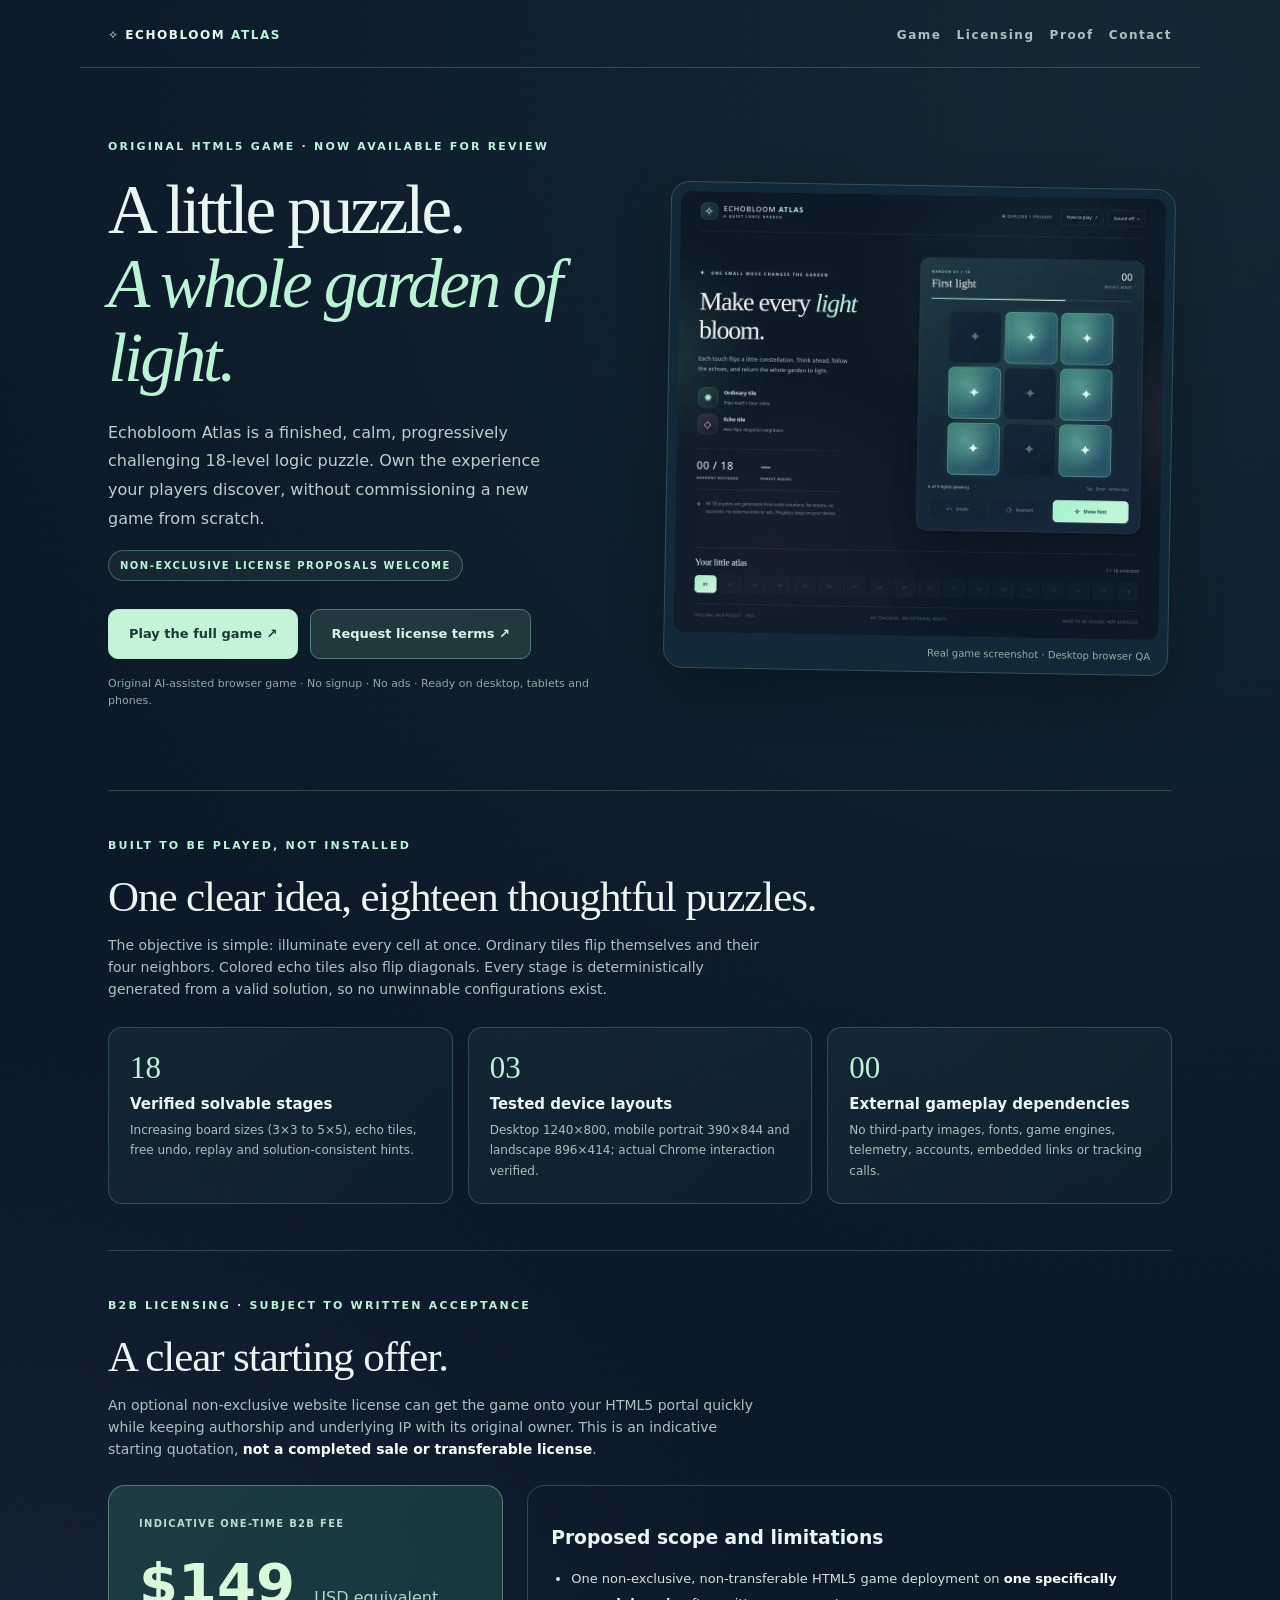
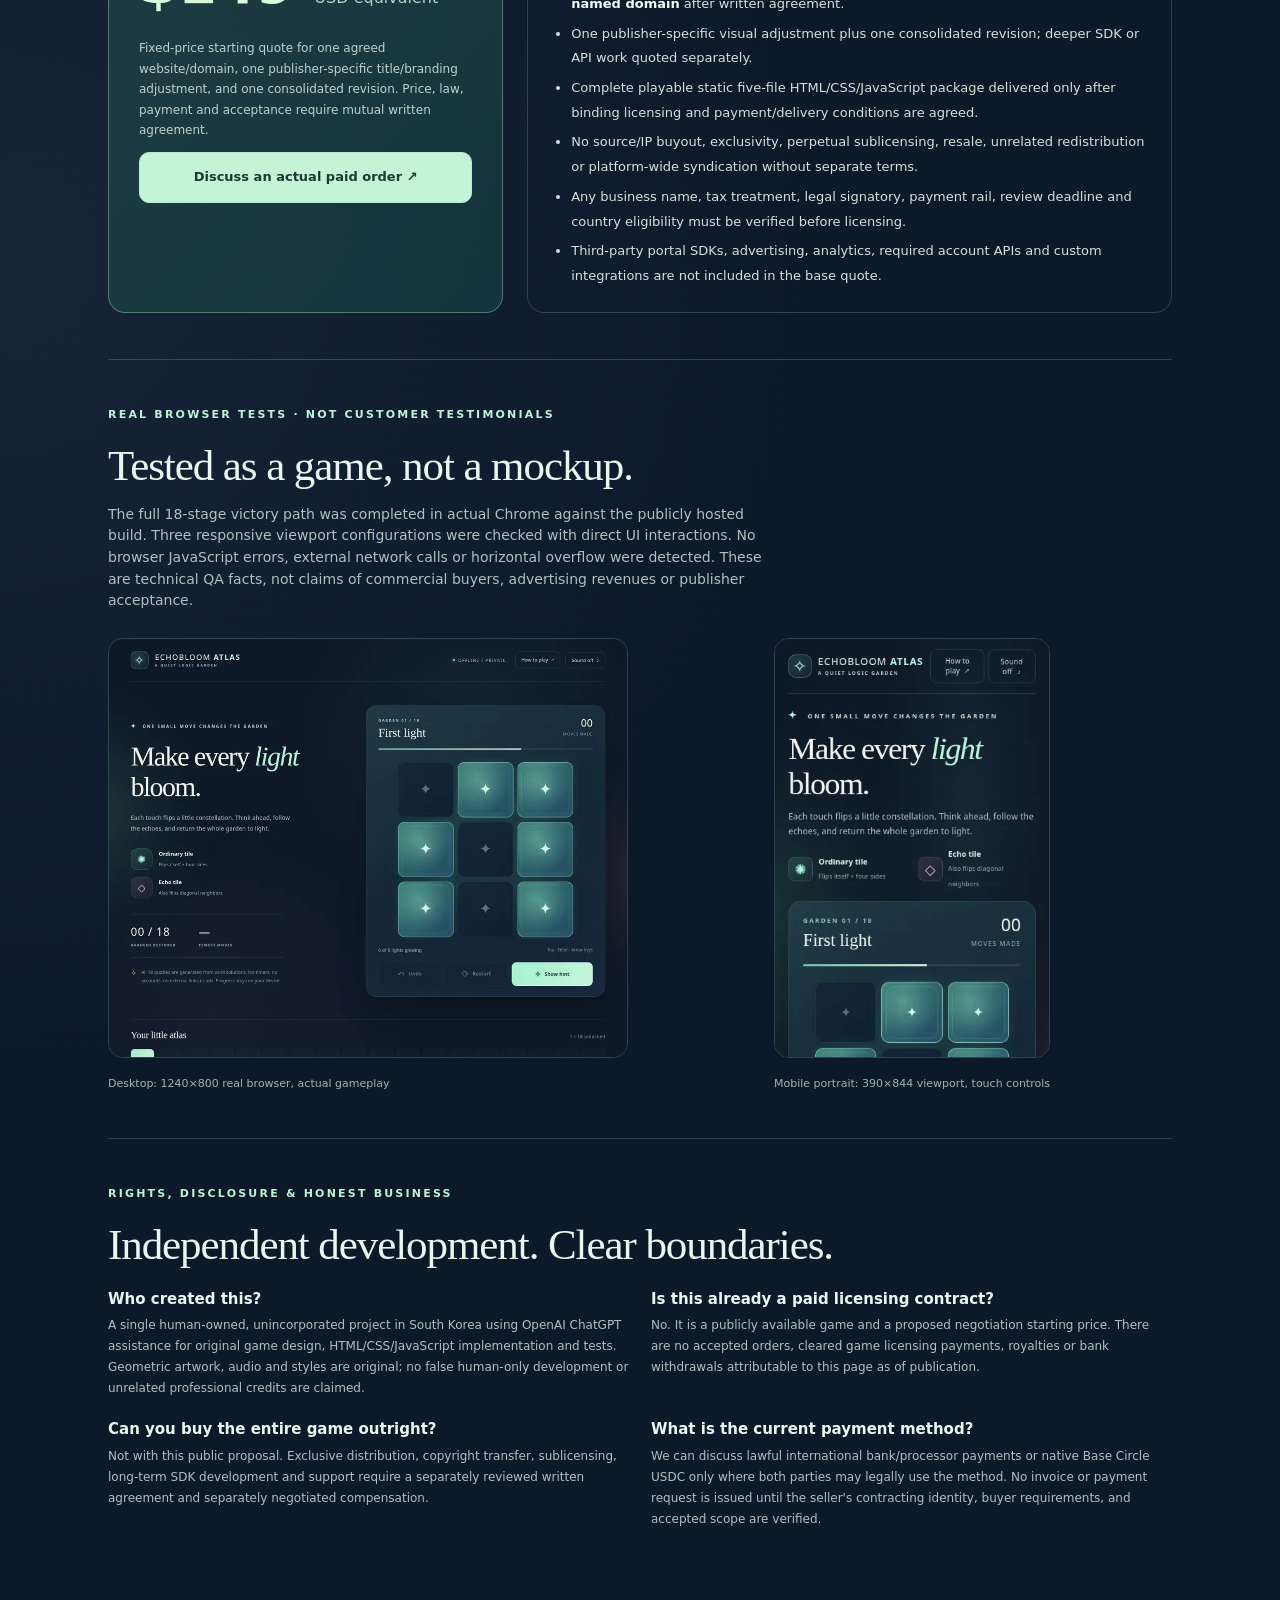
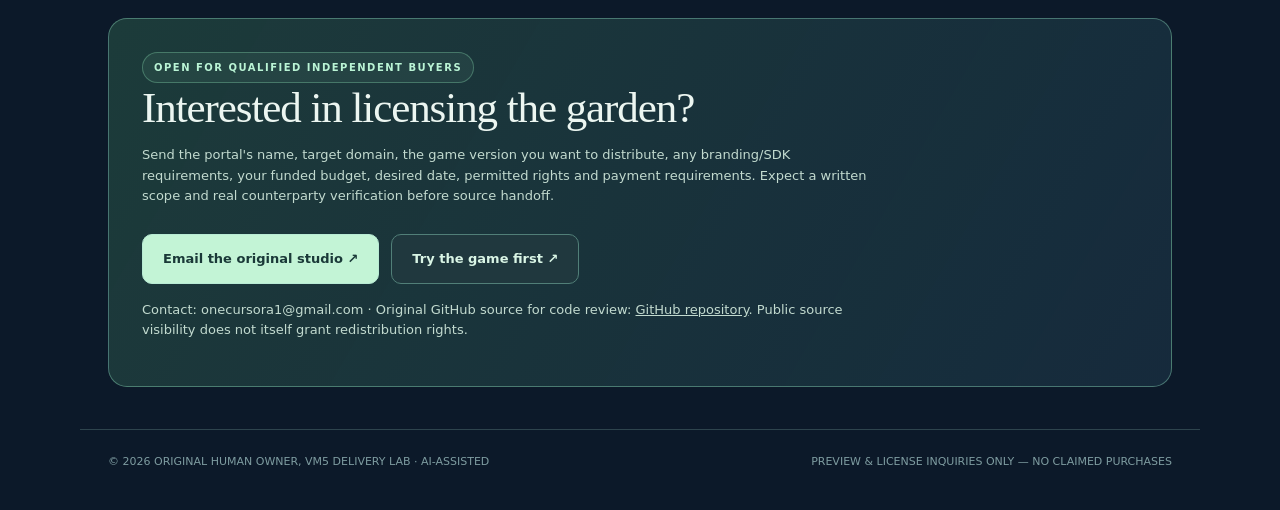
==== docs/publisher.html @ 2765bf64 "Publish truthful nonexclusive Echobloom Atlas licensing proposal" ====
<!doctype html>
<html lang="en"><head><meta charset="utf-8"><meta name="viewport" content="width=device-width, initial-scale=1">
<meta name="theme-color" content="#0e1c2a">
<title>Echobloom Atlas — Nonexclusive HTML5 Game Licensing | VM5 Delivery Lab</title>
<meta name="description" content="License an original, tested, 18-level HTML5 logic puzzle for your games portal. Playable desktop/mobile demo, no ads, original assets. Nonexclusive, one-domain fixed-fee quote from $149 subject to agreement.">
<meta name="robots" content="index, follow"><meta property="og:type" content="website">
<meta property="og:title" content="Echobloom Atlas | 18-Level HTML5 Logic Game for Licensing">
<meta property="og:description" content="Original puzzle game, 18 guaranteed-solvable stages, mobile touch/desktop keyboard QA, non-exclusive one-domain fixed-fee license proposal.">
<link rel="canonical" href="https://livastic-vm5-primary-20260911.github.io/echobloom-atlas-browser-logic-puzzle-20261020/publisher.html">
<style>
:root{--ink:#ecf6f1;--muted:#acc2c0;--mint:#baf4d5;--gold:#ffe1b4;--stroke:rgba(178,241,220,.2);color-scheme:dark;font-family:Inter,system-ui,-apple-system,sans-serif;background:#0c1929;color:var(--ink)}
*{box-sizing:border-box}body{margin:0;background:radial-gradient(circle at 90% 2%,#254a4d50,transparent 32%),radial-gradient(circle at 0 50%,#48547730,transparent 36%),#0c1929;line-height:1.55}a{color:inherit}a:focus-visible{outline:3px solid var(--gold);outline-offset:4px}header,main,footer{max-width:1120px;margin:auto;padding-left:28px;padding-right:28px}
header{padding-top:26px;padding-bottom:22px;display:flex;align-items:center;justify-content:space-between;border-bottom:1px solid var(--stroke);gap:16px}header a{text-decoration:none;font-size:12px;font-weight:700;letter-spacing:.13em}header strong{color:var(--mint)}
header nav{display:flex;gap:15px;align-items:center;font-size:12px;color:var(--muted)}
nav a:hover{color:var(--mint)}
.pill{display:inline-block;color:var(--mint);font-size:10px;font-weight:700;letter-spacing:.15em;border:1px solid #87dbb059;padding:7px 11px;border-radius:999px;background:#b4f1cb10}
.hero{padding-top:70px;padding-bottom:70px;display:grid;grid-template-columns:1fr 1fr;gap:54px;align-items:center}
.eyebrow{font-size:11px;font-weight:800;letter-spacing:.2em;color:var(--mint);margin:0 0 18px}
h1,h2,h3{line-height:1.1}h1{font:500 clamp(43px,5.4vw,78px)/1.07 Georgia,serif;letter-spacing:-.045em;margin:0 0 24px}
h1 em{font-style:italic;color:var(--mint)}
.lede{font-size:16px;color:#bbcfc9;max-width:470px;line-height:1.8}
.ctas{display:flex;gap:12px;flex-wrap:wrap;margin:28px 0 16px}.btn{display:inline-flex;justify-content:center;align-items:center;text-align:center;border:1px solid #b8ebd4;border-radius:10px;padding:14px 20px;text-decoration:none;font-size:13px;font-weight:800;transition:transform .15s,background .15s}
.btn:hover{transform:translateY(-2px)}.btn.primary{background:#c3f4d6;color:#1a3938}.btn.secondary{background:#20383e;color:#d9f5e5;border-color:#517f78}
.small-note{font-size:11px;color:#8baba7}
.hero figure{margin:0;border:1px solid var(--stroke);padding:9px;border-radius:19px;background:#112938;box-shadow:0 20px 55px #0004;transform:rotate(1deg)}
.hero figure img{width:100%;height:auto;border-radius:11px;display:block;aspect-ratio:1.1;object-fit:cover;object-position:top}
.hero figcaption{font-size:10px;color:#90ada7;padding:9px 8px 2px;text-align:right}
.section{padding:46px 0;border-top:1px solid var(--stroke)}h2{font:500 clamp(29px,4vw,43px) Georgia,serif;letter-spacing:-.025em;margin:0 0 14px}.section-intro{color:var(--muted);max-width:660px;font-size:14px}
.grid{display:grid;grid-template-columns:repeat(3,minmax(0,1fr));gap:15px;margin-top:26px}.tile{border:1px solid var(--stroke);background:linear-gradient(139deg,#233d4859,#142a355c);border-radius:14px;padding:22px 21px}.tile b{color:var(--mint);font:500 31px Georgia,serif}.tile h3{font-size:15px;font-weight:750;margin:10px 0 8px}.tile p{font-size:12px;color:#acbfba;line-height:1.7;margin:0}
.deal{display:grid;grid-template-columns:.76fr 1.24fr;gap:24px;margin-top:25px;align-items:stretch}
.price{border-radius:17px;border:1px solid #bbf8d559;padding:30px;background:linear-gradient(135deg,#244749b5,#153d42bc);display:flex;flex-direction:column}
.price .label{font-size:10px;letter-spacing:.13em;color:#c0d7ca;font-weight:800}.amount{display:block;font-size:56px;line-height:1.1;margin:21px 0 12px;color:#daf9db;font-weight:600;font-variant-numeric:tabular-nums}.amount small{font-size:16px;color:#add7c7;font-weight:500}
.price p,.terms p{font-size:12px;color:#bfd1cc;line-height:1.7}.terms{padding:23px;border:1px solid var(--stroke);border-radius:17px}
.terms ul{padding-left:20px;margin:15px 0 0;color:#d4e1da;font-size:13px;line-height:1.9}
.terms li+li{margin-top:5px}
strong{color:#f6fff8}
.qa{display:grid;grid-template-columns:1fr 1fr;gap:24px;align-items:start;margin-top:26px}.qa img{width:100%;height:auto;border-radius:15px;border:1px solid var(--stroke);max-height:420px;object-fit:cover;object-position:top}.qa figcaption{font-size:11px;color:#94b9ac;margin-top:9px}
.qa figure{margin:0}.qa figure:nth-child(2){max-width:300px;margin:auto}
.faq{display:grid;grid-template-columns:1fr 1fr;gap:22px;margin-top:22px}.faq h3{font-size:15px;margin:0 0 8px}.faq p{font-size:12px;color:var(--muted);margin:0;line-height:1.75}
.final{border:1px solid #8ad7b96d;border-radius:19px;padding:33px;margin:42px 0;background:linear-gradient(120deg,#28524699,#203d517d)}
.final h2{margin-bottom:10px}.final p{max-width:740px;color:#c2dacf;font-size:13px}
footer{color:#7e9ca0;border-top:1px solid var(--stroke);padding-top:23px;padding-bottom:40px;font-size:11px;display:flex;justify-content:space-between;gap:20px}
@media(max-width:750px){header,main,footer{padding-left:18px;padding-right:18px}.hero{grid-template-columns:1fr;gap:25px;padding-top:38px;padding-bottom:42px}.hero figure{max-width:570px;transform:none}h1{font-size:53px}.grid{grid-template-columns:1fr}.deal{grid-template-columns:1fr}.qa{grid-template-columns:1fr}.faq{grid-template-columns:1fr}.qa figure:nth-child(2){margin:0}header nav{gap:10px}.amount{font-size:51px}}
@media(prefers-reduced-motion:reduce){*{transition:none!important}}
</style></head>
<body>
<header><a href="./index.html">✧ ECHOBLOOM <strong>ATLAS</strong></a><nav aria-label="Publisher navigation"><a href="#features">Game</a><a href="#license">Licensing</a><a href="#qa">Proof</a><a href="#contact">Contact</a></nav></header>
<main>
<section class="hero" aria-label="Game licensing overview">
<div>
<p class="eyebrow">ORIGINAL HTML5 GAME · NOW AVAILABLE FOR REVIEW</p>
<h1>A little puzzle.<br><em>A whole garden of light.</em></h1>
<p class="lede">Echobloom Atlas is a finished, calm, progressively challenging 18-level logic puzzle. Own the experience your players discover, without commissioning a new game from scratch.</p>
<span class="pill">NON-EXCLUSIVE LICENSE PROPOSALS WELCOME</span>
<div class="ctas"><a class="btn primary" href="./index.html" target="_blank" rel="noopener">Play the full game ↗</a><a class="btn secondary" href="mailto:onecursora1@gmail.com?subject=Echobloom%20Atlas%20non-exclusive%20license%20inquiry">Request license terms ↗</a></div>
<p class="small-note">Original AI-assisted browser game · No signup · No ads · Ready on desktop, tablets and phones.</p>
</div>
<figure><img src="./publisher-assets/desktop.webp" alt="Actual tested desktop gameplay showing softly illuminated garden puzzle tiles, echo runes, and controls" width="1000" height="909"><figcaption>Real game screenshot · Desktop browser QA</figcaption></figure>
</section>
<section class="section" id="features"><p class="eyebrow">BUILT TO BE PLAYED, NOT INSTALLED</p><h2>One clear idea, eighteen thoughtful puzzles.</h2><p class="section-intro">The objective is simple: illuminate every cell at once. Ordinary tiles flip themselves and their four neighbors. Colored echo tiles also flip diagonals. Every stage is deterministically generated from a valid solution, so no unwinnable configurations exist.</p>
<div class="grid"><div class="tile"><b>18</b><h3>Verified solvable stages</h3><p>Increasing board sizes (3×3 to 5×5), echo tiles, free undo, replay and solution-consistent hints.</p></div><div class="tile"><b>03</b><h3>Tested device layouts</h3><p>Desktop 1240×800, mobile portrait 390×844 and landscape 896×414; actual Chrome interaction verified.</p></div><div class="tile"><b>00</b><h3>External gameplay dependencies</h3><p>No third-party images, fonts, game engines, telemetry, accounts, embedded links or tracking calls.</p></div></div></section>
<section class="section" id="license"><p class="eyebrow">B2B LICENSING · SUBJECT TO WRITTEN ACCEPTANCE</p><h2>A clear starting offer.</h2><p class="section-intro">An optional non-exclusive website license can get the game onto your HTML5 portal quickly while keeping authorship and underlying IP with its original owner. This is an indicative starting quotation, <strong>not a completed sale or transferable license</strong>.</p>
<div class="deal">
<div class="price"><span class="label">INDICATIVE ONE-TIME B2B FEE</span><span class="amount">$149 <small>USD equivalent</small></span><p>Fixed-price starting quote for one agreed website/domain, one publisher-specific title/branding adjustment, and one consolidated revision. Price, law, payment and acceptance require mutual written agreement.</p><a class="btn primary" href="mailto:onecursora1@gmail.com?subject=Echobloom%20Atlas%20USD149%20non-exclusive%20license%20proposal">Discuss an actual paid order ↗</a></div>
<div class="terms"><h3>Proposed scope and limitations</h3><ul>
<li>One non-exclusive, non-transferable HTML5 game deployment on <strong>one specifically named domain</strong> after written agreement.</li>
<li>One publisher-specific visual adjustment plus one consolidated revision; deeper SDK or API work quoted separately.</li>
<li>Complete playable static five-file HTML/CSS/JavaScript package delivered only after binding licensing and payment/delivery conditions are agreed.</li>
<li>No source/IP buyout, exclusivity, perpetual sublicensing, resale, unrelated redistribution or platform-wide syndication without separate terms.</li>
<li>Any business name, tax treatment, legal signatory, payment rail, review deadline and country eligibility must be verified before licensing.</li>
<li>Third-party portal SDKs, advertising, analytics, required account APIs and custom integrations are not included in the base quote.</li>
</ul></div>
</div></section>
<section class="section" id="qa"><p class="eyebrow">REAL BROWSER TESTS · NOT CUSTOMER TESTIMONIALS</p><h2>Tested as a game, not a mockup.</h2><p class="section-intro">The full 18-stage victory path was completed in actual Chrome against the publicly hosted build. Three responsive viewport configurations were checked with direct UI interactions. No browser JavaScript errors, external network calls or horizontal overflow were detected. These are technical QA facts, not claims of commercial buyers, advertising revenues or publisher acceptance.</p>
<div class="qa"><figure><img src="./publisher-assets/desktop.webp" loading="lazy" alt="Verified desktop gameplay screenshot" width="1000" height="909"><figcaption>Desktop: 1240×800 real browser, actual gameplay</figcaption></figure><figure><img src="./publisher-assets/mobile.webp" loading="lazy" alt="Verified mobile portrait gameplay screenshot" width="390" height="1186"><figcaption>Mobile portrait: 390×844 viewport, touch controls</figcaption></figure></div></section>
<section class="section"><p class="eyebrow">RIGHTS, DISCLOSURE & HONEST BUSINESS</p><h2>Independent development. Clear boundaries.</h2>
<div class="faq"><div><h3>Who created this?</h3><p>A single human-owned, unincorporated project in South Korea using OpenAI ChatGPT assistance for original game design, HTML/CSS/JavaScript implementation and tests. Geometric artwork, audio and styles are original; no false human-only development or unrelated professional credits are claimed.</p></div>
<div><h3>Is this already a paid licensing contract?</h3><p>No. It is a publicly available game and a proposed negotiation starting price. There are no accepted orders, cleared game licensing payments, royalties or bank withdrawals attributable to this page as of publication.</p></div>
<div><h3>Can you buy the entire game outright?</h3><p>Not with this public proposal. Exclusive distribution, copyright transfer, sublicensing, long-term SDK development and support require a separately reviewed written agreement and separately negotiated compensation.</p></div>
<div><h3>What is the current payment method?</h3><p>We can discuss lawful international bank/processor payments or native Base Circle USDC only where both parties may legally use the method. No invoice or payment request is issued until the seller's contracting identity, buyer requirements, and accepted scope are verified.</p></div></div></section>
<section class="final" id="contact"><span class="pill">OPEN FOR QUALIFIED INDEPENDENT BUYERS</span><h2>Interested in licensing the garden?</h2><p>Send the portal's name, target domain, the game version you want to distribute, any branding/SDK requirements, your funded budget, desired date, permitted rights and payment requirements. Expect a written scope and real counterparty verification before source handoff.</p>
<div class="ctas"><a class="btn primary" href="mailto:onecursora1@gmail.com?subject=Publisher%20inquiry%3A%20Echobloom%20Atlas%20HTML5%20license">Email the original studio ↗</a><a class="btn secondary" href="./index.html" target="_blank" rel="noopener">Try the game first ↗</a></div>
<p class="small-note">Contact: onecursora1@gmail.com · Original GitHub source for code review: <a href="https://github.com/livastic-vm5-primary-20260911/echobloom-atlas-browser-logic-puzzle-20261020/" rel="noopener" target="_blank">GitHub repository</a>. Public source visibility does not itself grant redistribution rights.</p></section>
</main><footer><span>© 2026 ORIGINAL HUMAN OWNER, VM5 DELIVERY LAB · AI-ASSISTED</span><span>PREVIEW & LICENSE INQUIRIES ONLY — NO CLAIMED PURCHASES</span></footer>
</body></html>
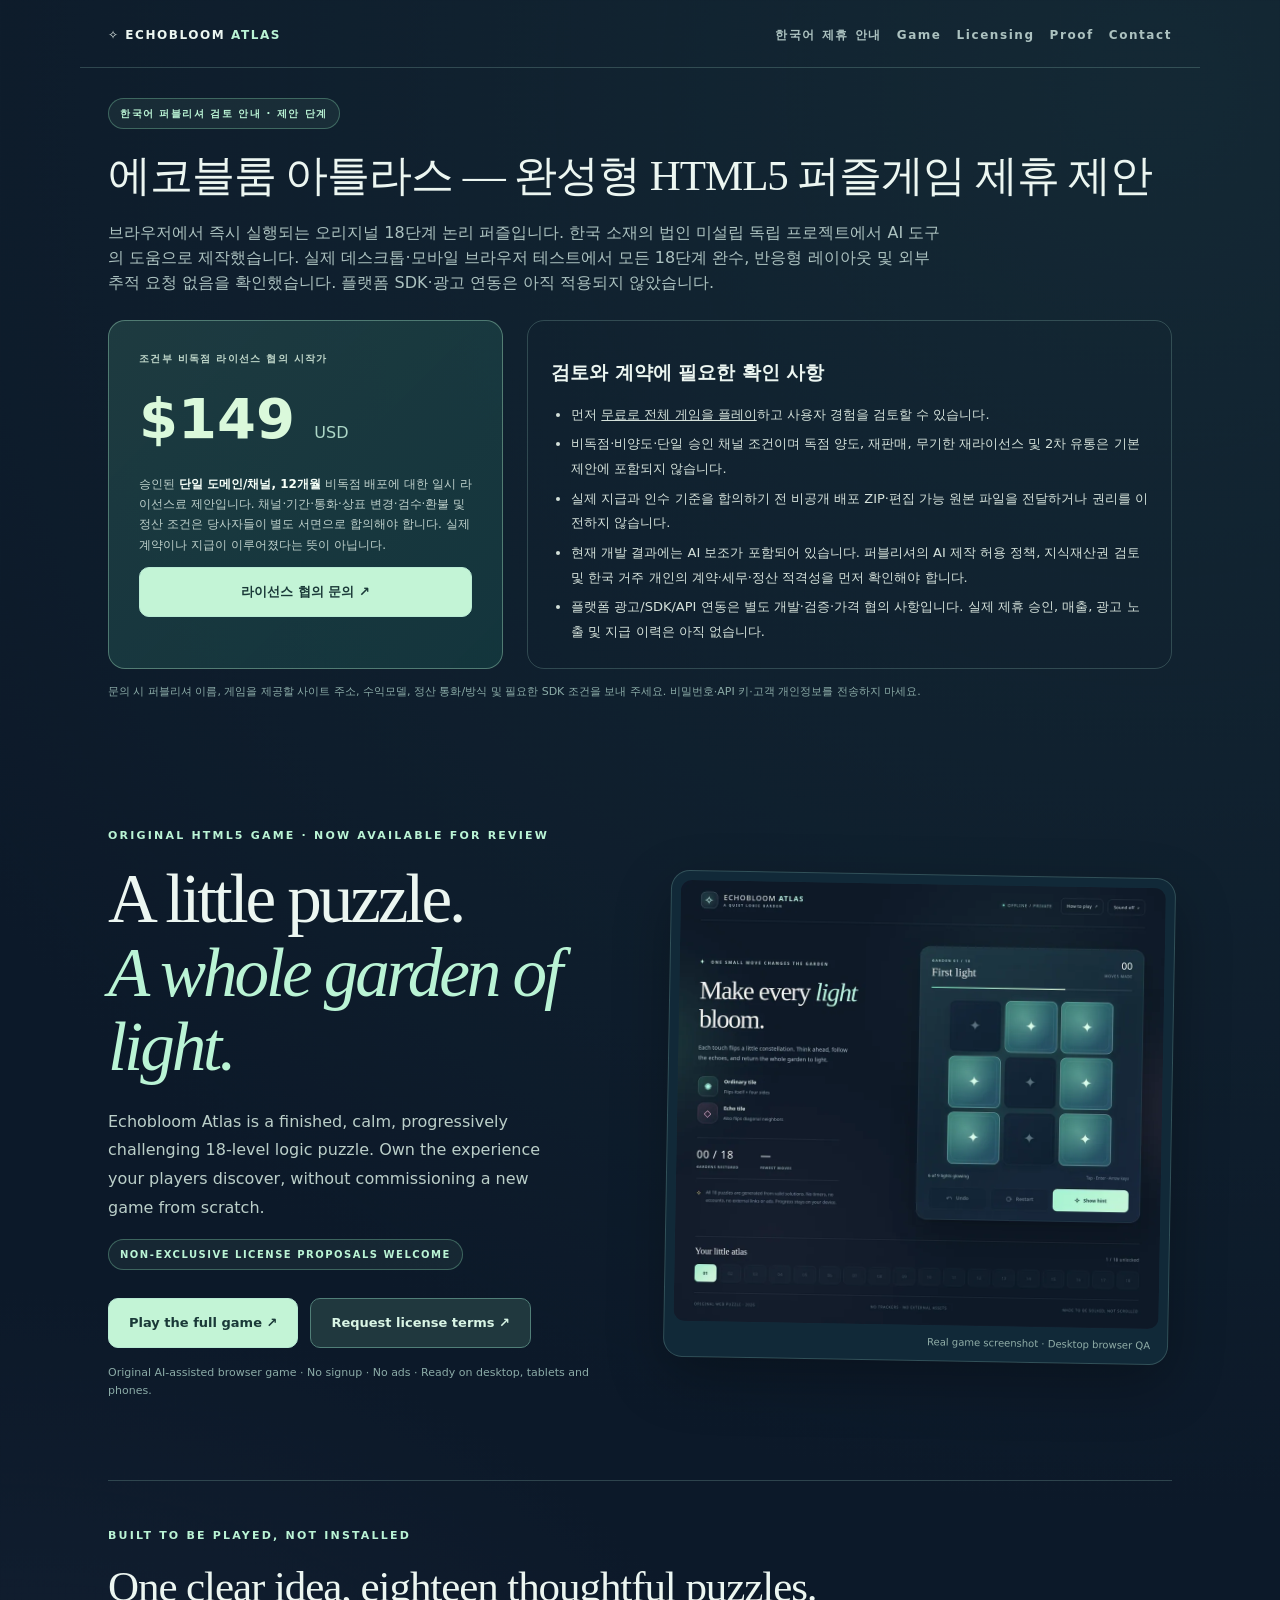
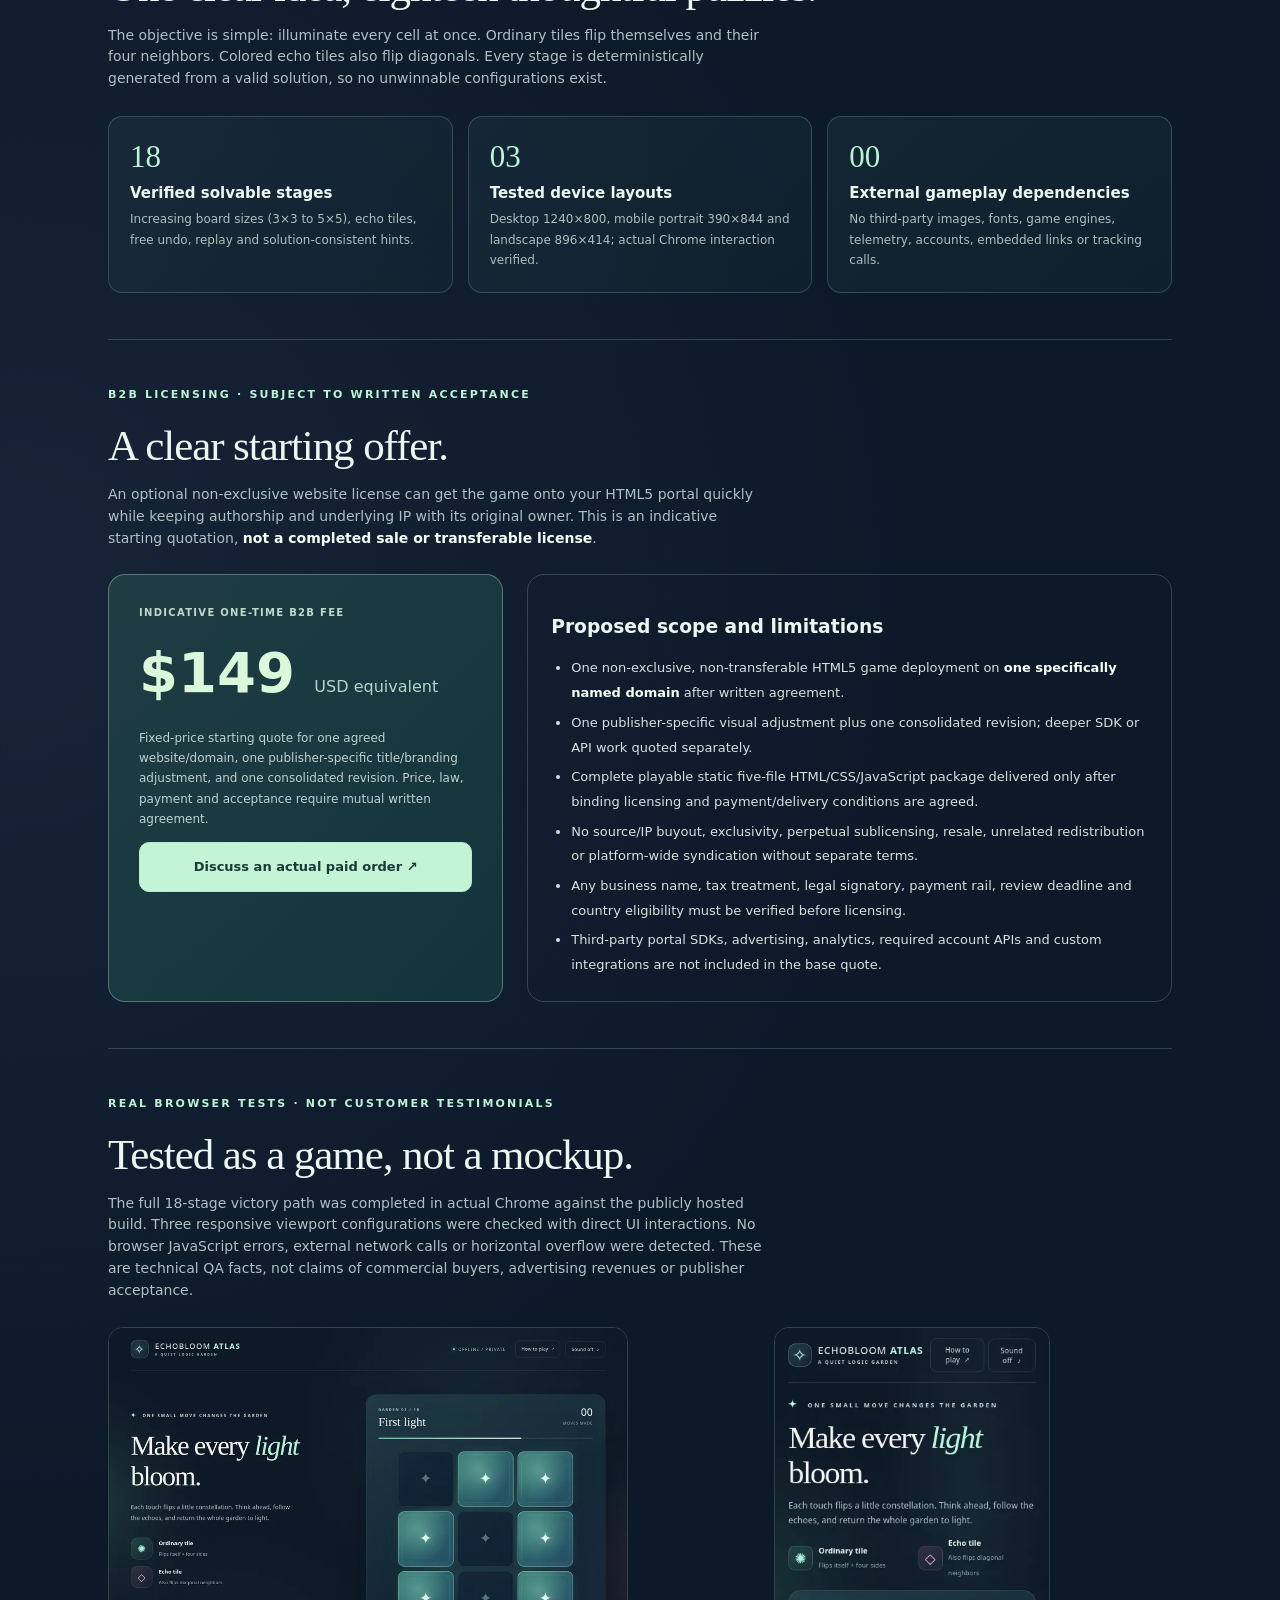
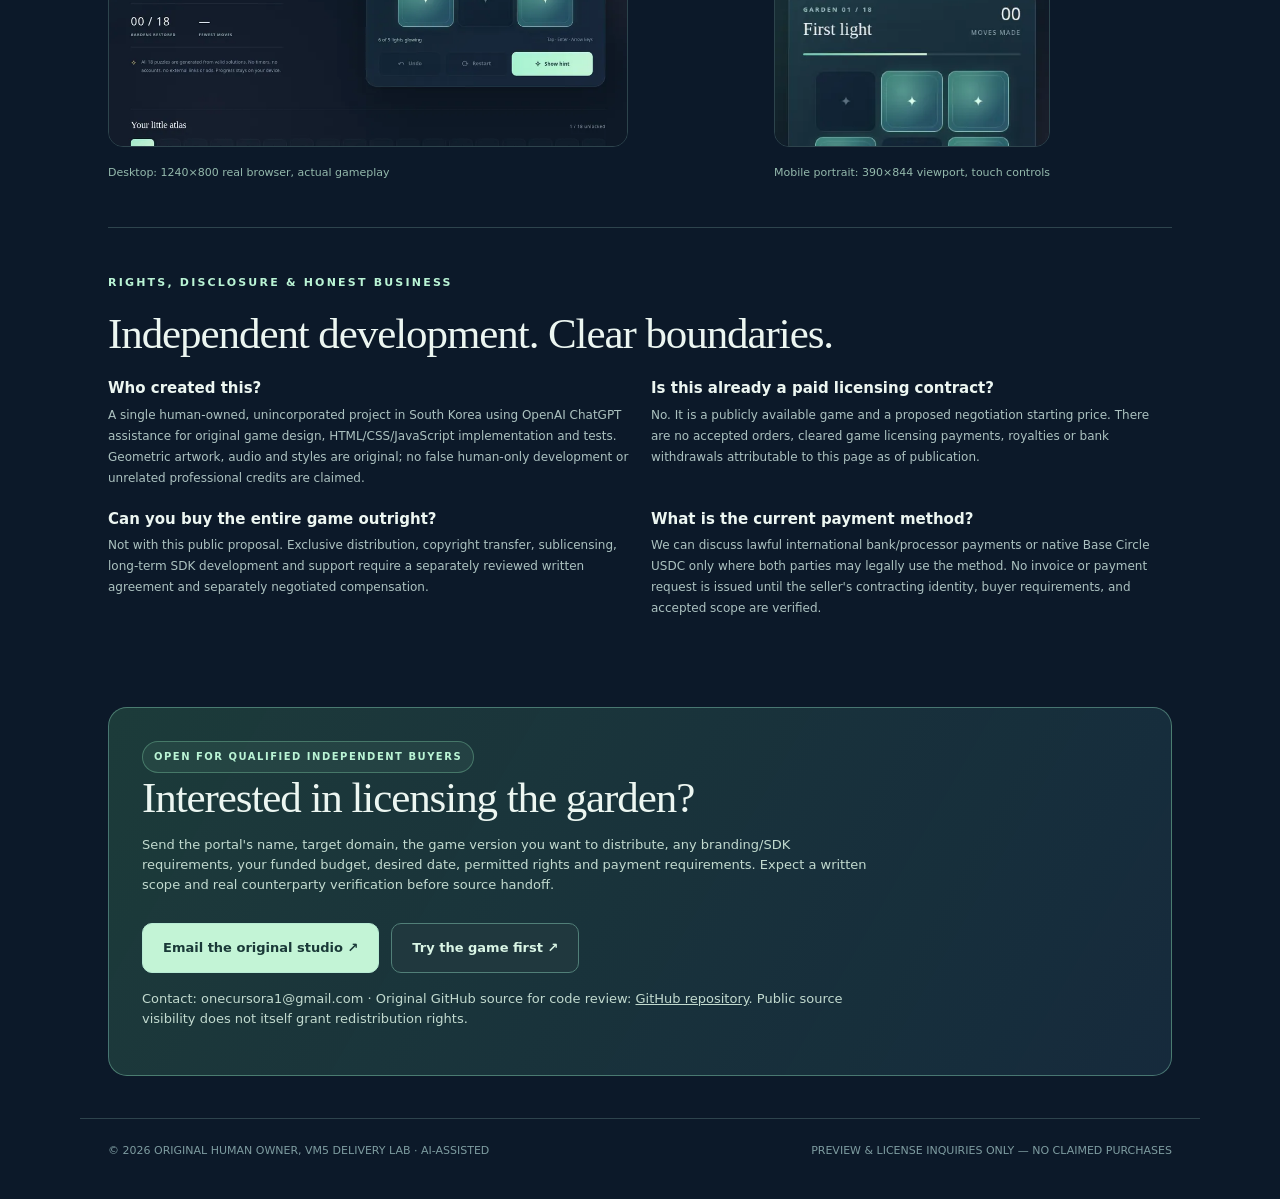
==== commit 15cdcd91: "Add Korean publisher terms to Echobloom nonexclusive offer" ====
--- a/docs/publisher.html
+++ b/docs/publisher.html
@@ -40,12 +40,33 @@
 .final{border:1px solid #8ad7b96d;border-radius:19px;padding:33px;margin:42px 0;background:linear-gradient(120deg,#28524699,#203d517d)}
 .final h2{margin-bottom:10px}.final p{max-width:740px;color:#c2dacf;font-size:13px}
 footer{color:#7e9ca0;border-top:1px solid var(--stroke);padding-top:23px;padding-bottom:40px;font-size:11px;display:flex;justify-content:space-between;gap:20px}
-@media(max-width:750px){header,main,footer{padding-left:18px;padding-right:18px}.hero{grid-template-columns:1fr;gap:25px;padding-top:38px;padding-bottom:42px}.hero figure{max-width:570px;transform:none}h1{font-size:53px}.grid{grid-template-columns:1fr}.deal{grid-template-columns:1fr}.qa{grid-template-columns:1fr}.faq{grid-template-columns:1fr}.qa figure:nth-child(2){margin:0}header nav{gap:10px}.amount{font-size:51px}}
+@media(max-width:750px){header,main,footer{padding-left:18px;padding-right:18px}header{flex-wrap:wrap}header nav{flex-wrap:wrap;justify-content:flex-start}.hero{grid-template-columns:1fr;gap:25px;padding-top:38px;padding-bottom:42px}.hero figure{max-width:570px;transform:none}h1{font-size:53px}.grid{grid-template-columns:1fr}.deal{grid-template-columns:1fr}.qa{grid-template-columns:1fr}.faq{grid-template-columns:1fr}.qa figure:nth-child(2){margin:0}header nav{gap:10px}.amount{font-size:51px}}
 @media(prefers-reduced-motion:reduce){*{transition:none!important}}
 </style></head>
 <body>
-<header><a href="./index.html">✧ ECHOBLOOM <strong>ATLAS</strong></a><nav aria-label="Publisher navigation"><a href="#features">Game</a><a href="#license">Licensing</a><a href="#qa">Proof</a><a href="#contact">Contact</a></nav></header>
+<header><a href="./index.html">✧ ECHOBLOOM <strong>ATLAS</strong></a><nav aria-label="Publisher navigation"><a href="#kr" lang="ko">한국어 제휴 안내</a><a href="#features">Game</a><a href="#license">Licensing</a><a href="#qa">Proof</a><a href="#contact">Contact</a></nav></header>
 <main>
+<section class="section" id="kr" lang="ko" aria-labelledby="kr-title" style="border-top:0;padding-top:30px">
+  <span class="pill">한국어 퍼블리셔 검토 안내 · 제안 단계</span>
+  <h2 id="kr-title" style="margin-top:18px">에코블룸 아틀라스 — 완성형 HTML5 퍼즐게임 제휴 제안</h2>
+  <p class="section-intro" style="font-size:16px;max-width:840px">브라우저에서 즉시 실행되는 오리지널 18단계 논리 퍼즐입니다. 한국 소재의 법인 미설립 독립 프로젝트에서 AI 도구의 도움으로 제작했습니다. 실제 데스크톱·모바일 브라우저 테스트에서 모든 18단계 완수, 반응형 레이아웃 및 외부 추적 요청 없음을 확인했습니다. 플랫폼 SDK·광고 연동은 아직 적용되지 않았습니다.</p>
+  <div class="deal">
+    <div class="price"><span class="label">조건부 비독점 라이선스 협의 시작가</span><span class="amount">$149 <small>USD</small></span>
+      <p>승인된 <strong>단일 도메인/채널, 12개월</strong> 비독점 배포에 대한 일시 라이선스료 제안입니다. 채널·기간·통화·상표 변경·검수·환불 및 정산 조건은 당사자들이 별도 서면으로 합의해야 합니다. 실제 계약이나 지급이 이루어졌다는 뜻이 아닙니다.</p>
+      <a class="btn primary" href="mailto:onecursora1@gmail.com?subject=%5BHTML5%20%EA%B2%8C%EC%9E%84%20%EC%A0%9C%ED%9C%B4%5D%20Echobloom%20Atlas%20%EB%B9%84%EB%8F%85%EC%A0%90%20%EB%9D%BC%EC%9D%B4%EC%84%A0%EC%8A%A4">라이선스 협의 문의 ↗</a>
+    </div>
+    <div class="terms"><h3>검토와 계약에 필요한 확인 사항</h3>
+      <ul>
+        <li>먼저 <a href="./index.html" target="_blank" rel="noopener">무료로 전체 게임을 플레이</a>하고 사용자 경험을 검토할 수 있습니다.</li>
+        <li>비독점·비양도·단일 승인 채널 조건이며 독점 양도, 재판매, 무기한 재라이선스 및 2차 유통은 기본 제안에 포함되지 않습니다.</li>
+        <li>실제 지급과 인수 기준을 합의하기 전 비공개 배포 ZIP·편집 가능 원본 파일을 전달하거나 권리를 이전하지 않습니다.</li>
+        <li>현재 개발 결과에는 AI 보조가 포함되어 있습니다. 퍼블리셔의 AI 제작 허용 정책, 지식재산권 검토 및 한국 거주 개인의 계약·세무·정산 적격성을 먼저 확인해야 합니다.</li>
+        <li>플랫폼 광고/SDK/API 연동은 별도 개발·검증·가격 협의 사항입니다. 실제 제휴 승인, 매출, 광고 노출 및 지급 이력은 아직 없습니다.</li>
+      </ul>
+    </div>
+  </div>
+  <p class="small-note" style="margin-top:14px">문의 시 퍼블리셔 이름, 게임을 제공할 사이트 주소, 수익모델, 정산 통화/방식 및 필요한 SDK 조건을 보내 주세요. 비밀번호·API 키·고객 개인정보를 전송하지 마세요.</p>
+</section>
 <section class="hero" aria-label="Game licensing overview">
 <div>
 <p class="eyebrow">ORIGINAL HTML5 GAME · NOW AVAILABLE FOR REVIEW</p>
